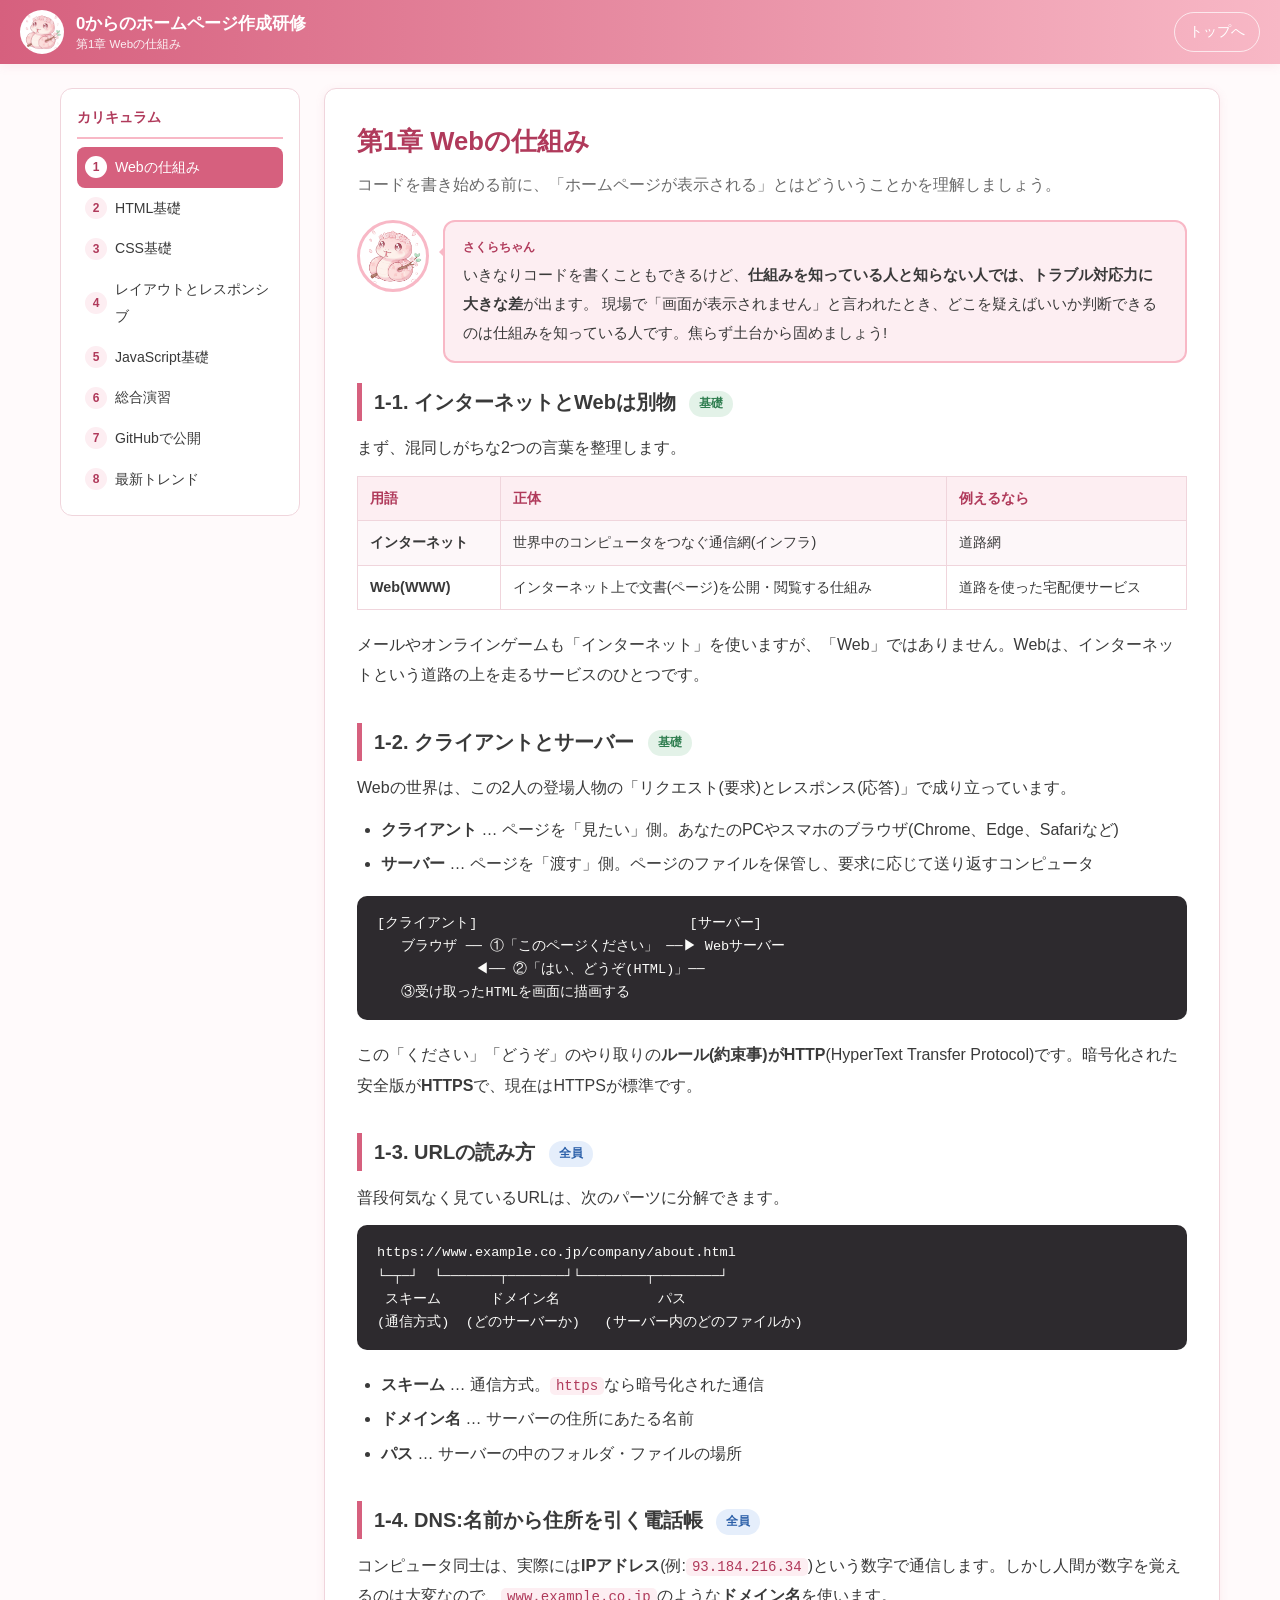
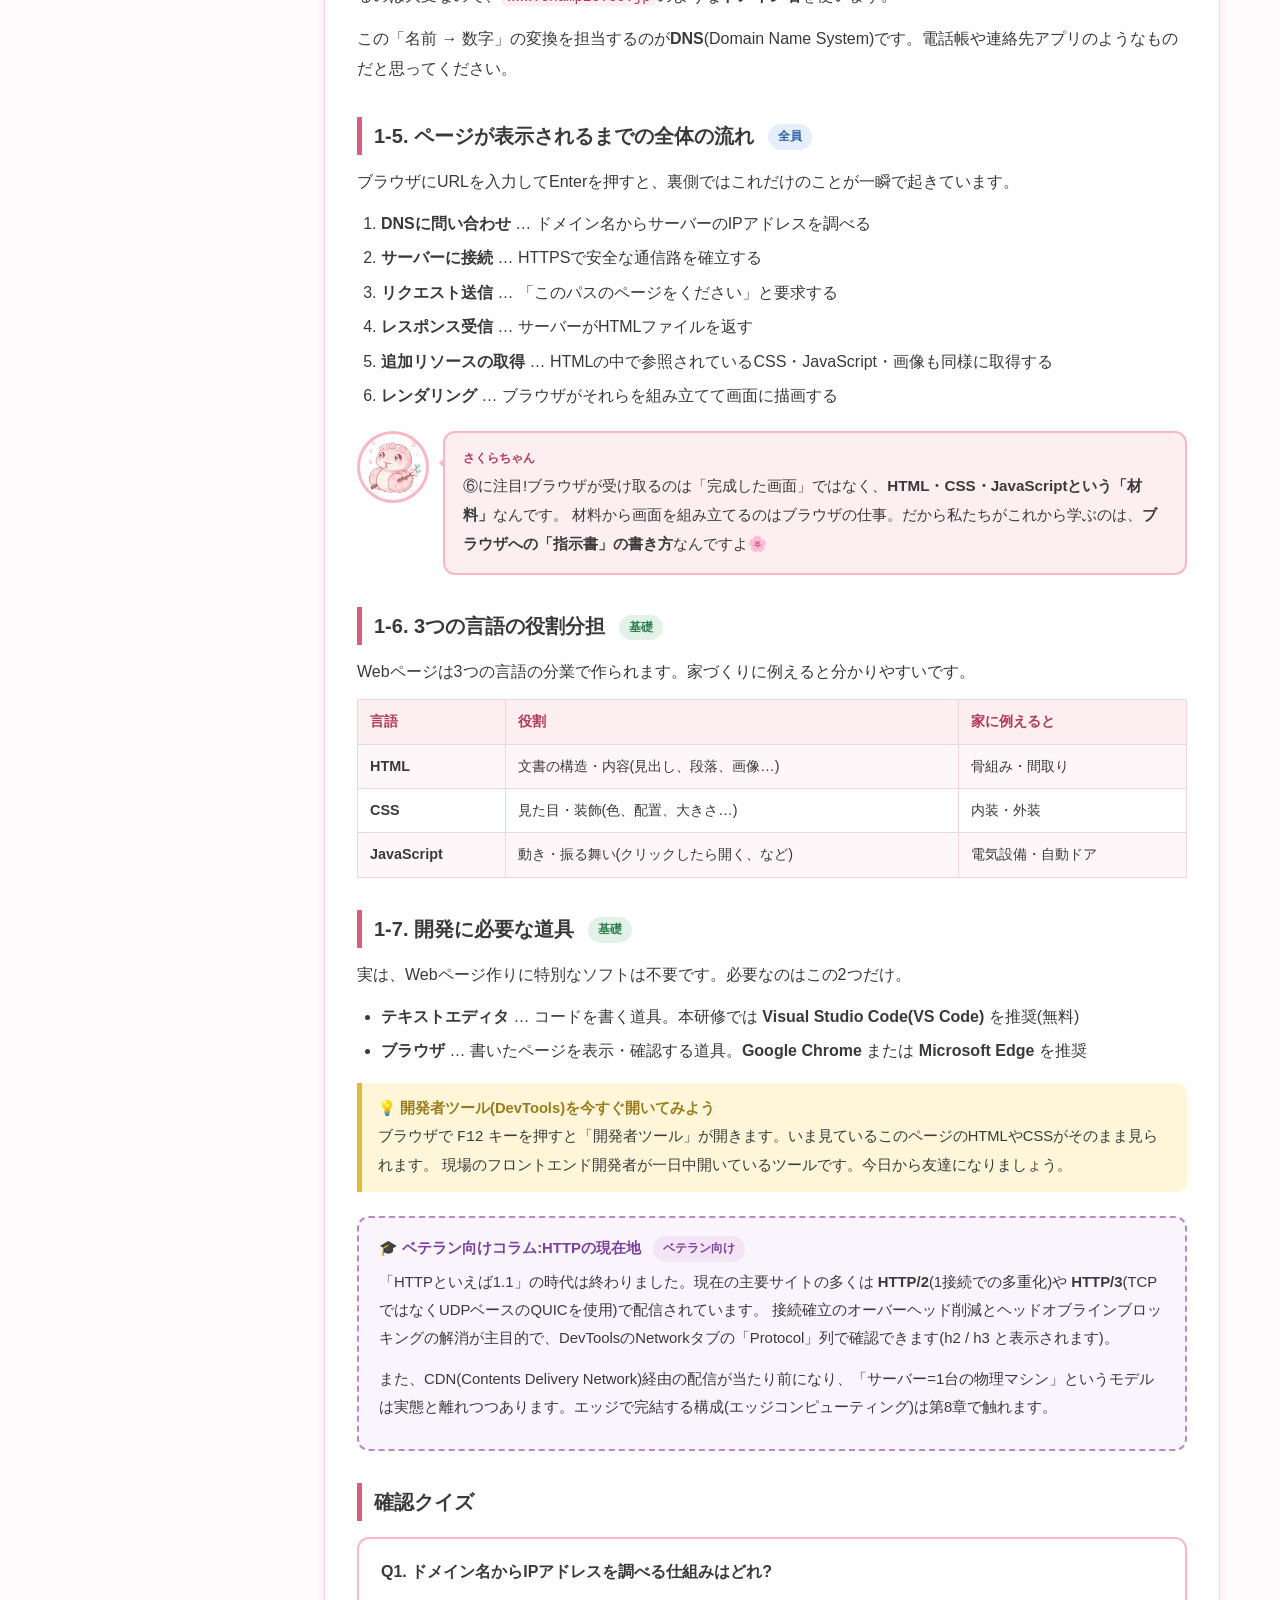
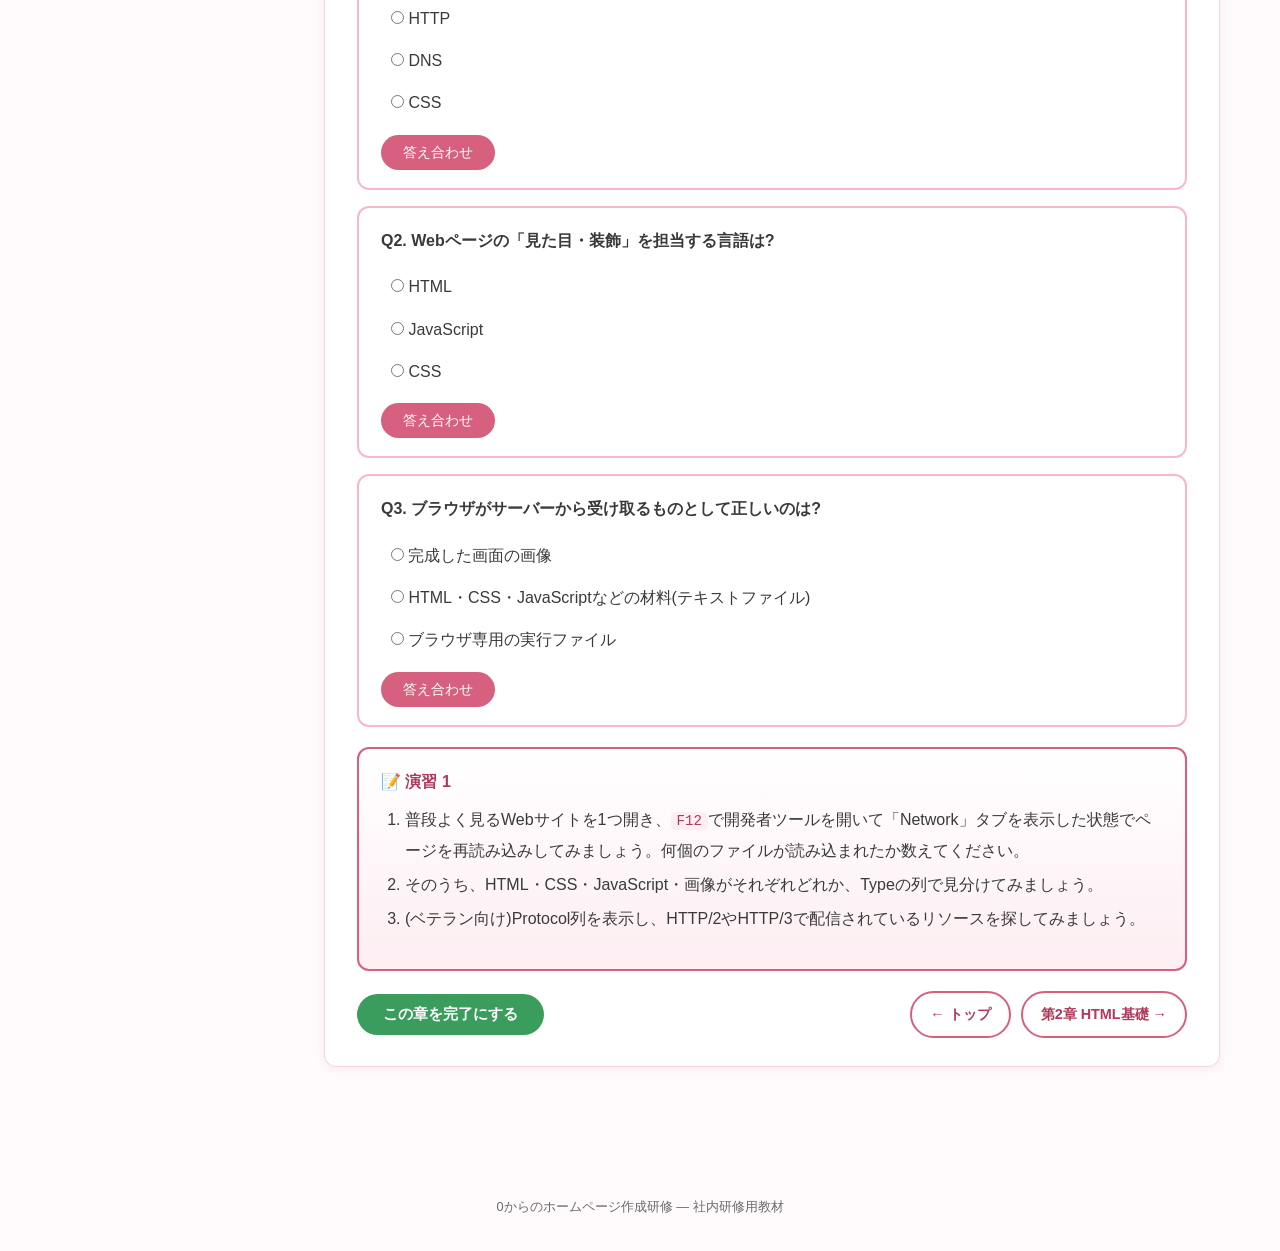
==== chapters/01-web-basics.html @ ac804a70 "0からのホームページ作成研修 教材一式(全8章+演習+解答例) Co-Authored-By: Claude Fable 5 <noreply@anthropic.com>" ====
<!DOCTYPE html>
<html lang="ja">
<head>
  <meta charset="UTF-8">
  <meta name="viewport" content="width=device-width, initial-scale=1.0">
  <title>第1章 Webの仕組み | 0からのホームページ作成研修</title>
  <link rel="stylesheet" href="../assets/css/style.css">
  <link rel="icon" href="../assets/img/sakura.png">
</head>
<body>

  <header class="site-header">
    <img src="../assets/img/sakura.png" alt="マスコットのさくらちゃん" class="logo">
    <div class="title">
      0からのホームページ作成研修
      <small>第1章 Webの仕組み</small>
    </div>
    <a href="../index.html" class="home-link">トップへ</a>
  </header>

  <div class="layout">

    <nav class="sidebar">
      <h2>カリキュラム</h2>
      <ol>
        <li><a href="01-web-basics.html">Webの仕組み</a></li>
        <li><a href="02-html.html">HTML基礎</a></li>
        <li><a href="03-css.html">CSS基礎</a></li>
        <li><a href="04-layout.html">レイアウトとレスポンシブ</a></li>
        <li><a href="05-javascript.html">JavaScript基礎</a></li>
        <li><a href="06-practice.html">総合演習</a></li>
        <li><a href="07-publish.html">GitHubで公開</a></li>
        <li><a href="08-trends.html">最新トレンド</a></li>
      </ol>
    </nav>

    <main class="content">

      <section>
        <h1>第1章 Webの仕組み</h1>
        <p class="lead">コードを書き始める前に、「ホームページが表示される」とはどういうことかを理解しましょう。</p>

        <div class="sakura-says">
          <img src="../assets/img/sakura.png" alt="さくらちゃん">
          <div class="bubble">
            <span class="name">さくらちゃん</span>
            いきなりコードを書くこともできるけど、<strong>仕組みを知っている人と知らない人では、トラブル対応力に大きな差</strong>が出ます。
            現場で「画面が表示されません」と言われたとき、どこを疑えばいいか判断できるのは仕組みを知っている人です。焦らず土台から固めましょう!
          </div>
        </div>

        <h2>1-1. インターネットとWebは別物 <span class="badge basic">基礎</span></h2>
        <p>まず、混同しがちな2つの言葉を整理します。</p>
        <table>
          <tr>
            <th>用語</th>
            <th>正体</th>
            <th>例えるなら</th>
          </tr>
          <tr>
            <td><strong>インターネット</strong></td>
            <td>世界中のコンピュータをつなぐ通信網(インフラ)</td>
            <td>道路網</td>
          </tr>
          <tr>
            <td><strong>Web(WWW)</strong></td>
            <td>インターネット上で文書(ページ)を公開・閲覧する仕組み</td>
            <td>道路を使った宅配便サービス</td>
          </tr>
        </table>
        <p>メールやオンラインゲームも「インターネット」を使いますが、「Web」ではありません。Webは、インターネットという道路の上を走るサービスのひとつです。</p>

        <h2>1-2. クライアントとサーバー <span class="badge basic">基礎</span></h2>
        <p>Webの世界は、この2人の登場人物の「リクエスト(要求)とレスポンス(応答)」で成り立っています。</p>
        <ul>
          <li><strong>クライアント</strong> … ページを「見たい」側。あなたのPCやスマホのブラウザ(Chrome、Edge、Safariなど)</li>
          <li><strong>サーバー</strong> … ページを「渡す」側。ページのファイルを保管し、要求に応じて送り返すコンピュータ</li>
        </ul>
        <pre><code>[クライアント]                          [サーバー]
   ブラウザ ── ①「このページください」 ──▶ Webサーバー
            ◀── ②「はい、どうぞ(HTML)」──
   ③受け取ったHTMLを画面に描画する</code></pre>
        <p>この「ください」「どうぞ」のやり取りの<strong>ルール(約束事)がHTTP</strong>(HyperText Transfer Protocol)です。暗号化された安全版が<strong>HTTPS</strong>で、現在はHTTPSが標準です。</p>

        <h2>1-3. URLの読み方 <span class="badge all">全員</span></h2>
        <p>普段何気なく見ているURLは、次のパーツに分解できます。</p>
        <pre><code>https://www.example.co.jp/company/about.html
└─┬─┘  └───────┬───────┘└────────┬────────┘
 スキーム      ドメイン名            パス
(通信方式)  (どのサーバーか)   (サーバー内のどのファイルか)</code></pre>
        <ul>
          <li><strong>スキーム</strong> … 通信方式。<code>https</code>なら暗号化された通信</li>
          <li><strong>ドメイン名</strong> … サーバーの住所にあたる名前</li>
          <li><strong>パス</strong> … サーバーの中のフォルダ・ファイルの場所</li>
        </ul>

        <h2>1-4. DNS:名前から住所を引く電話帳 <span class="badge all">全員</span></h2>
        <p>コンピュータ同士は、実際には<strong>IPアドレス</strong>(例:<code>93.184.216.34</code>)という数字で通信します。しかし人間が数字を覚えるのは大変なので、<code>www.example.co.jp</code>のような<strong>ドメイン名</strong>を使います。</p>
        <p>この「名前 → 数字」の変換を担当するのが<strong>DNS</strong>(Domain Name System)です。電話帳や連絡先アプリのようなものだと思ってください。</p>

        <h2>1-5. ページが表示されるまでの全体の流れ <span class="badge all">全員</span></h2>
        <p>ブラウザにURLを入力してEnterを押すと、裏側ではこれだけのことが一瞬で起きています。</p>
        <ol>
          <li><strong>DNSに問い合わせ</strong> … ドメイン名からサーバーのIPアドレスを調べる</li>
          <li><strong>サーバーに接続</strong> … HTTPSで安全な通信路を確立する</li>
          <li><strong>リクエスト送信</strong> … 「このパスのページをください」と要求する</li>
          <li><strong>レスポンス受信</strong> … サーバーがHTMLファイルを返す</li>
          <li><strong>追加リソースの取得</strong> … HTMLの中で参照されているCSS・JavaScript・画像も同様に取得する</li>
          <li><strong>レンダリング</strong> … ブラウザがそれらを組み立てて画面に描画する</li>
        </ol>

        <div class="sakura-says">
          <img src="../assets/img/sakura.png" alt="さくらちゃん">
          <div class="bubble">
            <span class="name">さくらちゃん</span>
            ⑥に注目!ブラウザが受け取るのは「完成した画面」ではなく、<strong>HTML・CSS・JavaScriptという「材料」</strong>なんです。
            材料から画面を組み立てるのはブラウザの仕事。だから私たちがこれから学ぶのは、<strong>ブラウザへの「指示書」の書き方</strong>なんですよ🌸
          </div>
        </div>

        <h2>1-6. 3つの言語の役割分担 <span class="badge basic">基礎</span></h2>
        <p>Webページは3つの言語の分業で作られます。家づくりに例えると分かりやすいです。</p>
        <table>
          <tr>
            <th>言語</th>
            <th>役割</th>
            <th>家に例えると</th>
          </tr>
          <tr>
            <td><strong>HTML</strong></td>
            <td>文書の構造・内容(見出し、段落、画像…)</td>
            <td>骨組み・間取り</td>
          </tr>
          <tr>
            <td><strong>CSS</strong></td>
            <td>見た目・装飾(色、配置、大きさ…)</td>
            <td>内装・外装</td>
          </tr>
          <tr>
            <td><strong>JavaScript</strong></td>
            <td>動き・振る舞い(クリックしたら開く、など)</td>
            <td>電気設備・自動ドア</td>
          </tr>
        </table>

        <h2>1-7. 開発に必要な道具 <span class="badge basic">基礎</span></h2>
        <p>実は、Webページ作りに特別なソフトは不要です。必要なのはこの2つだけ。</p>
        <ul>
          <li><strong>テキストエディタ</strong> … コードを書く道具。本研修では <strong>Visual Studio Code(VS Code)</strong> を推奨(無料)</li>
          <li><strong>ブラウザ</strong> … 書いたページを表示・確認する道具。<strong>Google Chrome</strong> または <strong>Microsoft Edge</strong> を推奨</li>
        </ul>
        <div class="note">
          <span class="note-title">💡 開発者ツール(DevTools)を今すぐ開いてみよう</span><br>
          ブラウザで <code>F12</code> キーを押すと「開発者ツール」が開きます。いま見ているこのページのHTMLやCSSがそのまま見られます。
          現場のフロントエンド開発者が一日中開いているツールです。今日から友達になりましょう。
        </div>

        <div class="column-advanced">
          <div class="column-title">🎓 ベテラン向けコラム:HTTPの現在地 <span class="badge advanced">ベテラン向け</span></div>
          <p>「HTTPといえば1.1」の時代は終わりました。現在の主要サイトの多くは <strong>HTTP/2</strong>(1接続での多重化)や <strong>HTTP/3</strong>(TCPではなくUDPベースのQUICを使用)で配信されています。
          接続確立のオーバーヘッド削減とヘッドオブラインブロッキングの解消が主目的で、DevToolsのNetworkタブの「Protocol」列で確認できます(h2 / h3 と表示されます)。</p>
          <p>また、CDN(Contents Delivery Network)経由の配信が当たり前になり、「サーバー=1台の物理マシン」というモデルは実態と離れつつあります。エッジで完結する構成(エッジコンピューティング)は第8章で触れます。</p>
        </div>

        <h2>確認クイズ</h2>

        <div class="quiz">
          <p class="quiz-q">Q1. ドメイン名からIPアドレスを調べる仕組みはどれ?</p>
          <label><input type="radio" name="q1" value="a"> HTTP</label>
          <label><input type="radio" name="q1" value="b"> DNS</label>
          <label><input type="radio" name="q1" value="c"> CSS</label>
          <button class="quiz-check" data-name="q1" data-answer="b" data-explain="DNSは『名前→IPアドレス』を変換する、インターネットの電話帳です。">答え合わせ</button>
          <p class="quiz-result"></p>
        </div>

        <div class="quiz">
          <p class="quiz-q">Q2. Webページの「見た目・装飾」を担当する言語は?</p>
          <label><input type="radio" name="q2" value="a"> HTML</label>
          <label><input type="radio" name="q2" value="b"> JavaScript</label>
          <label><input type="radio" name="q2" value="c"> CSS</label>
          <button class="quiz-check" data-name="q2" data-answer="c" data-explain="HTMLが構造、CSSが見た目、JavaScriptが動き、という3分業です。">答え合わせ</button>
          <p class="quiz-result"></p>
        </div>

        <div class="quiz">
          <p class="quiz-q">Q3. ブラウザがサーバーから受け取るものとして正しいのは?</p>
          <label><input type="radio" name="q3" value="a"> 完成した画面の画像</label>
          <label><input type="radio" name="q3" value="b"> HTML・CSS・JavaScriptなどの材料(テキストファイル)</label>
          <label><input type="radio" name="q3" value="c"> ブラウザ専用の実行ファイル</label>
          <button class="quiz-check" data-name="q3" data-answer="b" data-explain="ブラウザは受け取った材料を自分で組み立てて(レンダリングして)画面を作ります。">答え合わせ</button>
          <p class="quiz-result"></p>
        </div>

        <div class="exercise">
          <div class="exercise-title">📝 演習 1</div>
          <ol>
            <li>普段よく見るWebサイトを1つ開き、<code>F12</code>で開発者ツールを開いて「Network」タブを表示した状態でページを再読み込みしてみましょう。何個のファイルが読み込まれたか数えてください。</li>
            <li>そのうち、HTML・CSS・JavaScript・画像がそれぞれどれか、Typeの列で見分けてみましょう。</li>
            <li>(ベテラン向け)Protocol列を表示し、HTTP/2やHTTP/3で配信されているリソースを探してみましょう。</li>
          </ol>
        </div>

        <div class="chapter-footer">
          <button class="btn-done">この章を完了にする</button>
          <div class="pager">
            <a href="../index.html">← トップ</a>
            <a href="02-html.html">第2章 HTML基礎 →</a>
          </div>
        </div>
      </section>

    </main>
  </div>

  <footer class="site-footer">
    0からのホームページ作成研修 — 社内研修用教材
  </footer>

  <script src="../assets/js/main.js"></script>
</body>
</html>
---- assets/css/style.css ----
/* ============================================================
   0からのホームページ作成研修 共通スタイルシート
   この教材サイト自体が HTML / CSS / JS のお手本になっています。
   コメントを読みながら「なぜこう書くのか」を確認してみてください。
   ============================================================ */

/* ---- CSS変数(カスタムプロパティ):サイト全体の色を一元管理 ---- */
:root {
  --sakura-pink: #f8b8c6;
  --sakura-light: #fdeef2;
  --sakura-deep: #d6607e;
  --sakura-accent: #b03a5b;
  --ink: #3a3a3a;
  --ink-light: #6b6b6b;
  --bg: #fffafb;
  --card: #ffffff;
  --code-bg: #2d2a2e;
  --code-ink: #fcfcfa;
  --ok: #3a9d5d;
  --ng: #d64545;
  --note: #fff6d9;
  --line: #f0d5dc;
  --radius: 12px;
  --shadow: 0 2px 10px rgba(214, 96, 126, 0.10);
}

/* ---- リセット&基本設定 ---- */
* {
  box-sizing: border-box;
  margin: 0;
  padding: 0;
}

html {
  scroll-behavior: smooth;
  scroll-padding-top: 80px; /* 固定ヘッダーの高さぶん、アンカー位置をずらす */
}

body {
  font-family: "Hiragino Kaku Gothic ProN", "Yu Gothic UI", "Meiryo", sans-serif;
  color: var(--ink);
  background: var(--bg);
  line-height: 1.9;
}

img {
  max-width: 100%;
  height: auto;
}

a {
  color: var(--sakura-accent);
}

/* ---- ヘッダー(全ページ共通・上部固定) ---- */
.site-header {
  position: sticky;
  top: 0;
  z-index: 100;
  display: flex;
  align-items: center;
  gap: 12px;
  padding: 10px 20px;
  background: linear-gradient(90deg, var(--sakura-deep), var(--sakura-pink));
  color: #fff;
  box-shadow: var(--shadow);
}

.site-header .logo {
  width: 44px;
  height: 44px;
  border-radius: 50%;
  background: #fff;
  object-fit: cover;
  flex-shrink: 0;
}

.site-header .title {
  font-size: 1.05rem;
  font-weight: 700;
  line-height: 1.4;
}

.site-header .title small {
  display: block;
  font-size: 0.72rem;
  font-weight: 400;
  opacity: 0.9;
}

.site-header .home-link {
  margin-left: auto;
  color: #fff;
  font-size: 0.85rem;
  text-decoration: none;
  border: 1px solid rgba(255, 255, 255, 0.7);
  border-radius: 20px;
  padding: 6px 14px;
  white-space: nowrap;
}

.site-header .home-link:hover {
  background: rgba(255, 255, 255, 0.2);
}

/* ---- レイアウト:サイドバー+本文(CSS Grid) ---- */
.layout {
  display: grid;
  grid-template-columns: 240px 1fr;
  gap: 24px;
  max-width: 1200px;
  margin: 0 auto;
  padding: 24px 20px 80px;
}

/* ---- サイドバー(章ナビゲーション) ---- */
.sidebar {
  position: sticky;
  top: 84px;
  align-self: start;
  background: var(--card);
  border: 1px solid var(--line);
  border-radius: var(--radius);
  padding: 16px;
  font-size: 0.88rem;
}

.sidebar h2 {
  font-size: 0.85rem;
  color: var(--sakura-accent);
  margin-bottom: 8px;
  border-bottom: 2px solid var(--sakura-pink);
  padding-bottom: 6px;
}

.sidebar ol {
  list-style: none;
  counter-reset: chap;
}

.sidebar ol li {
  counter-increment: chap;
}

.sidebar ol a {
  display: flex;
  align-items: center;
  gap: 8px;
  padding: 7px 8px;
  border-radius: 8px;
  text-decoration: none;
  color: var(--ink);
}

.sidebar ol a::before {
  content: counter(chap);
  flex-shrink: 0;
  width: 22px;
  height: 22px;
  border-radius: 50%;
  background: var(--sakura-light);
  color: var(--sakura-accent);
  font-size: 0.75rem;
  font-weight: 700;
  display: grid;
  place-items: center;
}

.sidebar ol a:hover {
  background: var(--sakura-light);
}

.sidebar ol a.current {
  background: var(--sakura-deep);
  color: #fff;
}

.sidebar ol a.current::before {
  background: #fff;
}

/* 完了済みの章にはチェックマーク(main.jsがdoneクラスを付与) */
.sidebar ol a.done::after {
  content: "✔";
  margin-left: auto;
  color: var(--ok);
  font-weight: 700;
}

.sidebar ol a.current.done::after {
  color: #fff;
}

/* ---- 本文エリア ---- */
.content {
  min-width: 0; /* Gridの子要素がはみ出さないようにする定番テクニック */
}

.content > section {
  background: var(--card);
  border: 1px solid var(--line);
  border-radius: var(--radius);
  padding: 28px 32px;
  margin-bottom: 24px;
  box-shadow: var(--shadow);
}

.content h1 {
  font-size: 1.6rem;
  color: var(--sakura-accent);
  margin-bottom: 4px;
}

.content .lead {
  color: var(--ink-light);
  margin-bottom: 20px;
}

.content h2 {
  font-size: 1.25rem;
  margin: 32px 0 12px;
  padding-left: 12px;
  border-left: 5px solid var(--sakura-deep);
}

.content h2:first-of-type {
  margin-top: 8px;
}

.content h3 {
  font-size: 1.05rem;
  margin: 24px 0 8px;
  color: var(--sakura-accent);
}

.content p {
  margin-bottom: 12px;
}

.content ul,
.content ol {
  margin: 0 0 16px 1.5em;
}

.content li {
  margin-bottom: 4px;
}

/* ---- レベルバッジ:対象者の目安 ---- */
.badge {
  display: inline-block;
  font-size: 0.72rem;
  font-weight: 700;
  padding: 2px 10px;
  border-radius: 20px;
  vertical-align: middle;
  margin-left: 8px;
}

.badge.basic {
  background: #e3f2e8;
  color: #2e7d4f;
}

.badge.all {
  background: #e5eefb;
  color: #2b5fa8;
}

.badge.advanced {
  background: #f3e5f5;
  color: #7b3f9d;
}

/* ---- さくらちゃんの吹き出し ---- */
.sakura-says {
  display: flex;
  align-items: flex-start;
  gap: 14px;
  margin: 20px 0;
}

.sakura-says img {
  width: 72px;
  height: 72px;
  border-radius: 50%;
  border: 3px solid var(--sakura-pink);
  background: #fff;
  object-fit: cover;
  flex-shrink: 0;
}

.sakura-says .bubble {
  position: relative;
  background: var(--sakura-light);
  border: 2px solid var(--sakura-pink);
  border-radius: var(--radius);
  padding: 14px 18px;
  font-size: 0.95rem;
}

/* 吹き出しのしっぽ:疑似要素で三角形を描く */
.sakura-says .bubble::before {
  content: "";
  position: absolute;
  left: -12px;
  top: 24px;
  border: 6px solid transparent;
  border-right-color: var(--sakura-pink);
}

.sakura-says .bubble .name {
  font-size: 0.75rem;
  font-weight: 700;
  color: var(--sakura-accent);
  display: block;
  margin-bottom: 2px;
}

/* ---- コードブロック ---- */
pre {
  background: var(--code-bg);
  color: var(--code-ink);
  border-radius: 10px;
  padding: 16px 20px;
  overflow-x: auto;
  font-size: 0.85rem;
  line-height: 1.7;
  margin: 12px 0 20px;
}

code {
  font-family: Consolas, "Courier New", monospace;
}

/* 本文中のインラインコード */
p code, li code, td code {
  background: var(--sakura-light);
  color: var(--sakura-accent);
  padding: 1px 6px;
  border-radius: 5px;
  font-size: 0.88em;
}

.code-title {
  display: inline-block;
  background: var(--code-bg);
  color: #ccc;
  font-size: 0.75rem;
  padding: 4px 14px;
  border-radius: 8px 8px 0 0;
  margin-bottom: -14px;
}

/* ---- 補足ボックス ---- */
.note {
  background: var(--note);
  border-left: 5px solid #e0b93f;
  border-radius: 0 10px 10px 0;
  padding: 12px 16px;
  margin: 16px 0;
  font-size: 0.92rem;
}

.note .note-title {
  font-weight: 700;
  color: #9a7b1c;
}

/* ベテラン向けコラム */
.column-advanced {
  border: 2px dashed #b58ac9;
  border-radius: var(--radius);
  padding: 16px 20px;
  margin: 24px 0;
  background: #faf5fc;
  font-size: 0.93rem;
}

.column-advanced .column-title {
  font-weight: 700;
  color: #7b3f9d;
  margin-bottom: 6px;
}

/* ---- 表 ---- */
table {
  border-collapse: collapse;
  width: 100%;
  margin: 12px 0 20px;
  font-size: 0.9rem;
}

th, td {
  border: 1px solid var(--line);
  padding: 8px 12px;
  text-align: left;
}

th {
  background: var(--sakura-light);
  color: var(--sakura-accent);
}

tr:nth-child(even) td {
  background: #fdf7f9;
}

/* ---- ライブ編集エリア(書いたHTMLが即プレビューされる) ---- */
.live-editor {
  display: grid;
  grid-template-columns: 1fr 1fr;
  gap: 12px;
  margin: 16px 0 24px;
}

.live-editor textarea {
  width: 100%;
  min-height: 220px;
  font-family: Consolas, monospace;
  font-size: 0.85rem;
  line-height: 1.6;
  padding: 12px;
  border: 2px solid var(--line);
  border-radius: 10px;
  resize: vertical;
  background: var(--code-bg);
  color: var(--code-ink);
}

.live-editor iframe {
  width: 100%;
  min-height: 220px;
  border: 2px solid var(--sakura-pink);
  border-radius: 10px;
  background: #fff;
}

.live-editor-label {
  font-size: 0.78rem;
  font-weight: 700;
  color: var(--ink-light);
  margin-bottom: 4px;
}

/* ---- クイズ ---- */
.quiz {
  border: 2px solid var(--sakura-pink);
  border-radius: var(--radius);
  padding: 18px 22px;
  margin: 16px 0;
}

.quiz .quiz-q {
  font-weight: 700;
  margin-bottom: 10px;
}

.quiz label {
  display: block;
  padding: 6px 10px;
  border-radius: 8px;
  cursor: pointer;
}

.quiz label:hover {
  background: var(--sakura-light);
}

.quiz .quiz-check {
  margin-top: 10px;
  background: var(--sakura-deep);
  color: #fff;
  border: none;
  border-radius: 20px;
  padding: 8px 22px;
  font-size: 0.9rem;
  cursor: pointer;
}

.quiz .quiz-check:hover {
  background: var(--sakura-accent);
}

.quiz .quiz-result {
  margin-top: 10px;
  font-weight: 700;
  display: none;
}

.quiz .quiz-result.ok {
  display: block;
  color: var(--ok);
}

.quiz .quiz-result.ng {
  display: block;
  color: var(--ng);
}

/* ---- 演習課題ボックス ---- */
.exercise {
  border: 2px solid var(--sakura-deep);
  border-radius: var(--radius);
  padding: 18px 22px;
  margin: 20px 0;
  background: linear-gradient(180deg, #fff, var(--sakura-light));
}

.exercise .exercise-title {
  font-weight: 700;
  color: var(--sakura-accent);
  margin-bottom: 8px;
}

/* ---- 章の完了ボタンとページ送り ---- */
.chapter-footer {
  display: flex;
  align-items: center;
  gap: 16px;
  flex-wrap: wrap;
  margin-top: 8px;
}

.btn-done {
  background: var(--ok);
  color: #fff;
  border: none;
  border-radius: 24px;
  padding: 10px 26px;
  font-size: 0.95rem;
  font-weight: 700;
  cursor: pointer;
}

.btn-done.is-done {
  background: #aaa;
}

.pager {
  margin-left: auto;
  display: flex;
  gap: 10px;
}

.pager a {
  text-decoration: none;
  border: 2px solid var(--sakura-deep);
  color: var(--sakura-accent);
  border-radius: 24px;
  padding: 8px 18px;
  font-size: 0.9rem;
  font-weight: 700;
}

.pager a:hover {
  background: var(--sakura-deep);
  color: #fff;
}

/* ---- トップページ用:進捗バーと章カード ---- */
.progress-wrap {
  background: var(--sakura-light);
  border-radius: 20px;
  height: 22px;
  overflow: hidden;
  margin: 8px 0 4px;
}

.progress-bar {
  height: 100%;
  width: 0;
  background: linear-gradient(90deg, var(--sakura-pink), var(--sakura-deep));
  border-radius: 20px;
  transition: width 0.6s ease;
}

.progress-label {
  font-size: 0.85rem;
  color: var(--ink-light);
}

.chapter-cards {
  display: grid;
  grid-template-columns: repeat(auto-fill, minmax(260px, 1fr));
  gap: 16px;
  margin-top: 16px;
}

.chapter-card {
  display: block;
  text-decoration: none;
  color: var(--ink);
  border: 1px solid var(--line);
  border-radius: var(--radius);
  padding: 18px;
  background: var(--card);
  transition: transform 0.15s ease, box-shadow 0.15s ease;
}

.chapter-card:hover {
  transform: translateY(-3px);
  box-shadow: 0 6px 16px rgba(214, 96, 126, 0.2);
}

.chapter-card .chap-no {
  font-size: 0.75rem;
  font-weight: 700;
  color: var(--sakura-deep);
}

.chapter-card h3 {
  margin: 4px 0 6px;
  font-size: 1.02rem;
}

.chapter-card p {
  font-size: 0.83rem;
  color: var(--ink-light);
  margin: 0;
}

.chapter-card .done-mark {
  color: var(--ok);
  font-weight: 700;
  font-size: 0.8rem;
}

/* ---- フッター ---- */
.site-footer {
  text-align: center;
  padding: 24px;
  color: var(--ink-light);
  font-size: 0.8rem;
}

/* ---- レスポンシブ対応(タブレット・スマホ) ----
   画面幅860px以下ではサイドバーを上に回り込ませ、1カラムにする */
@media (max-width: 860px) {
  .layout {
    grid-template-columns: 1fr;
  }

  .sidebar {
    position: static;
  }

  .live-editor {
    grid-template-columns: 1fr;
  }

  .content > section {
    padding: 20px 18px;
  }

  .pager {
    margin-left: 0;
  }
}
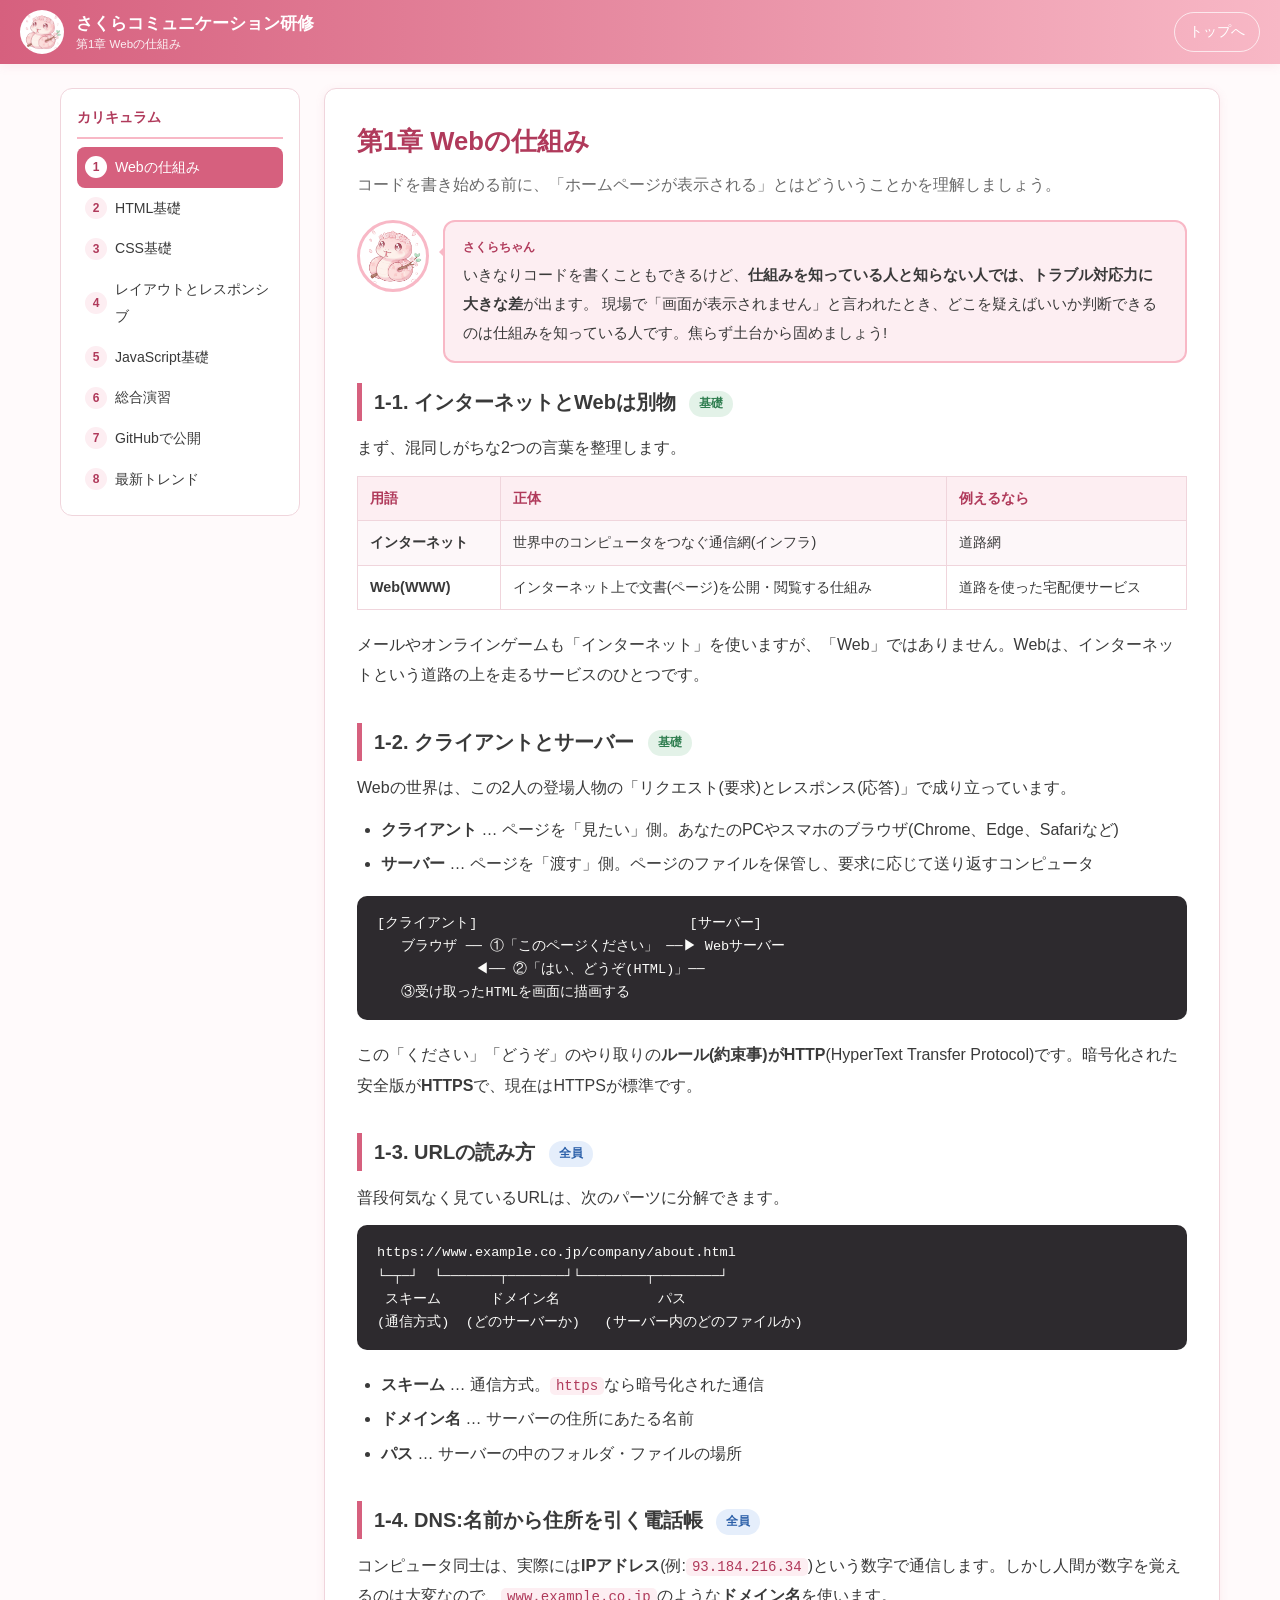
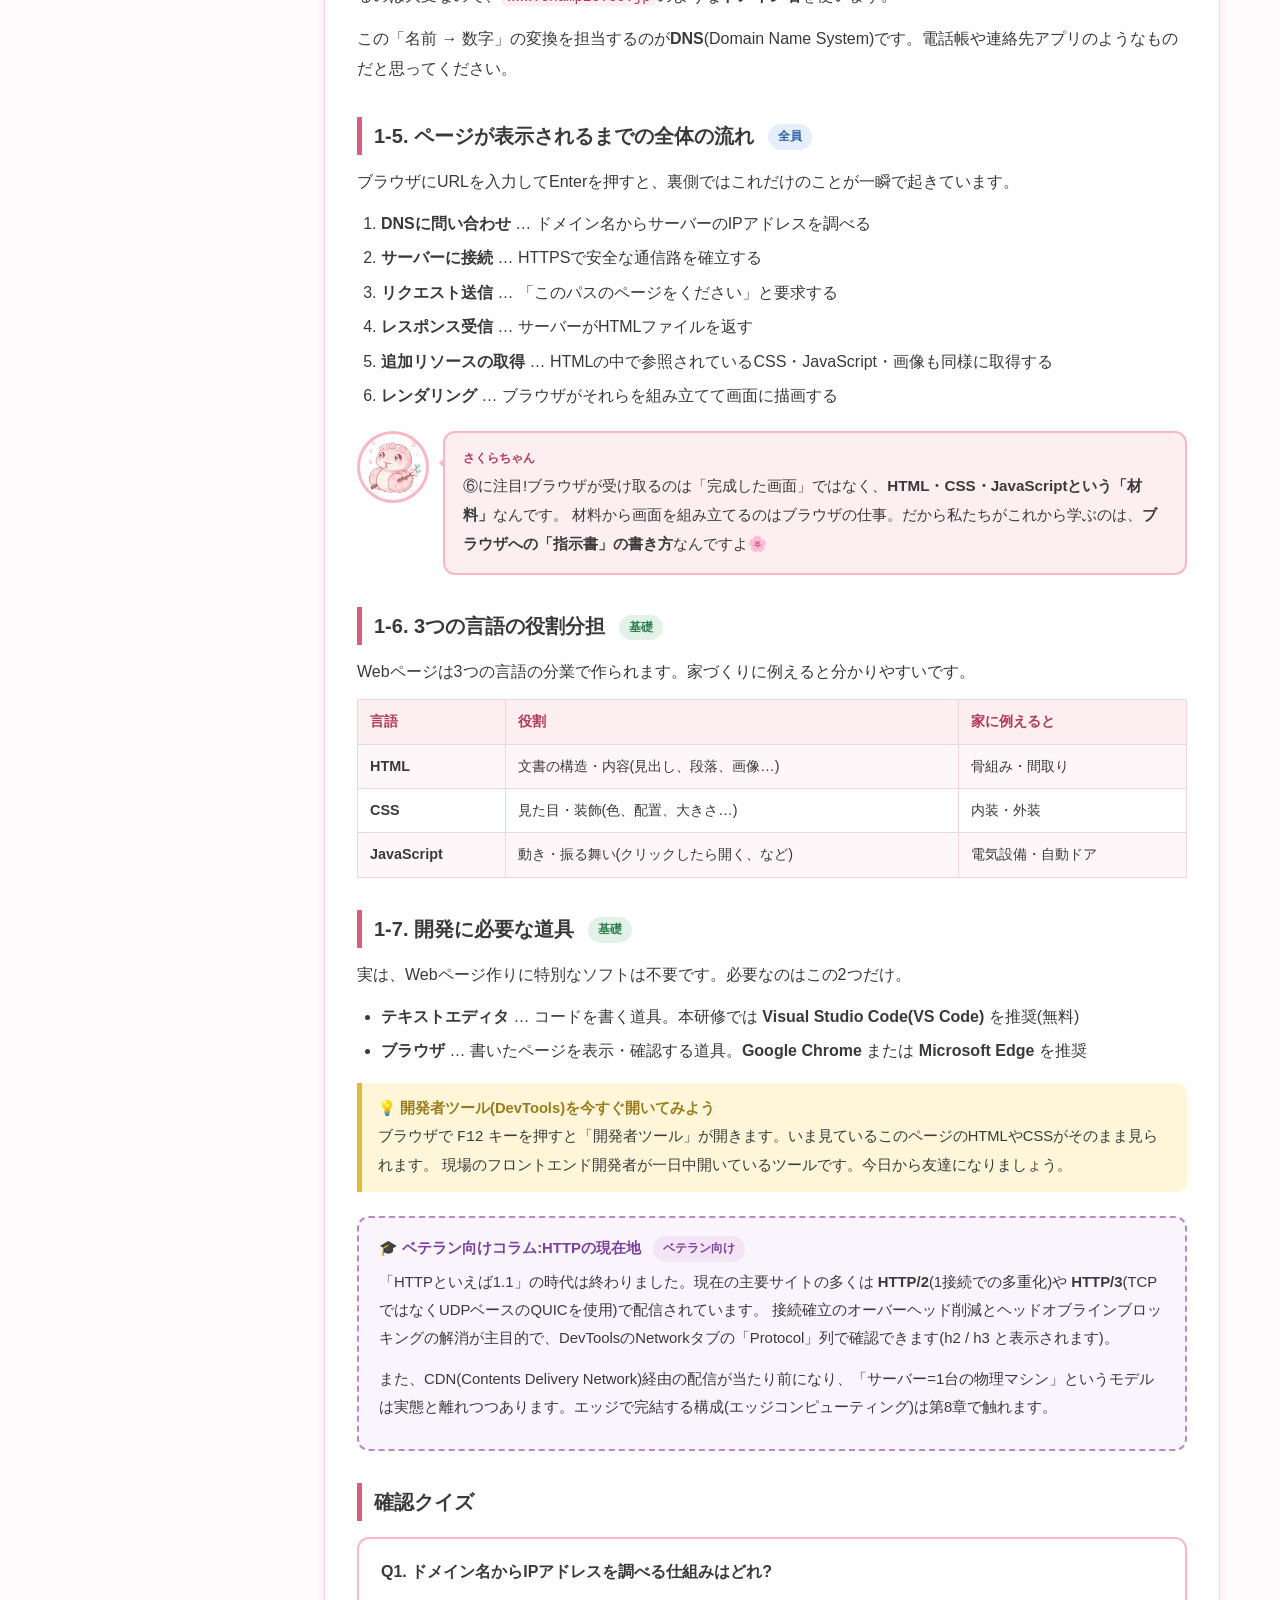
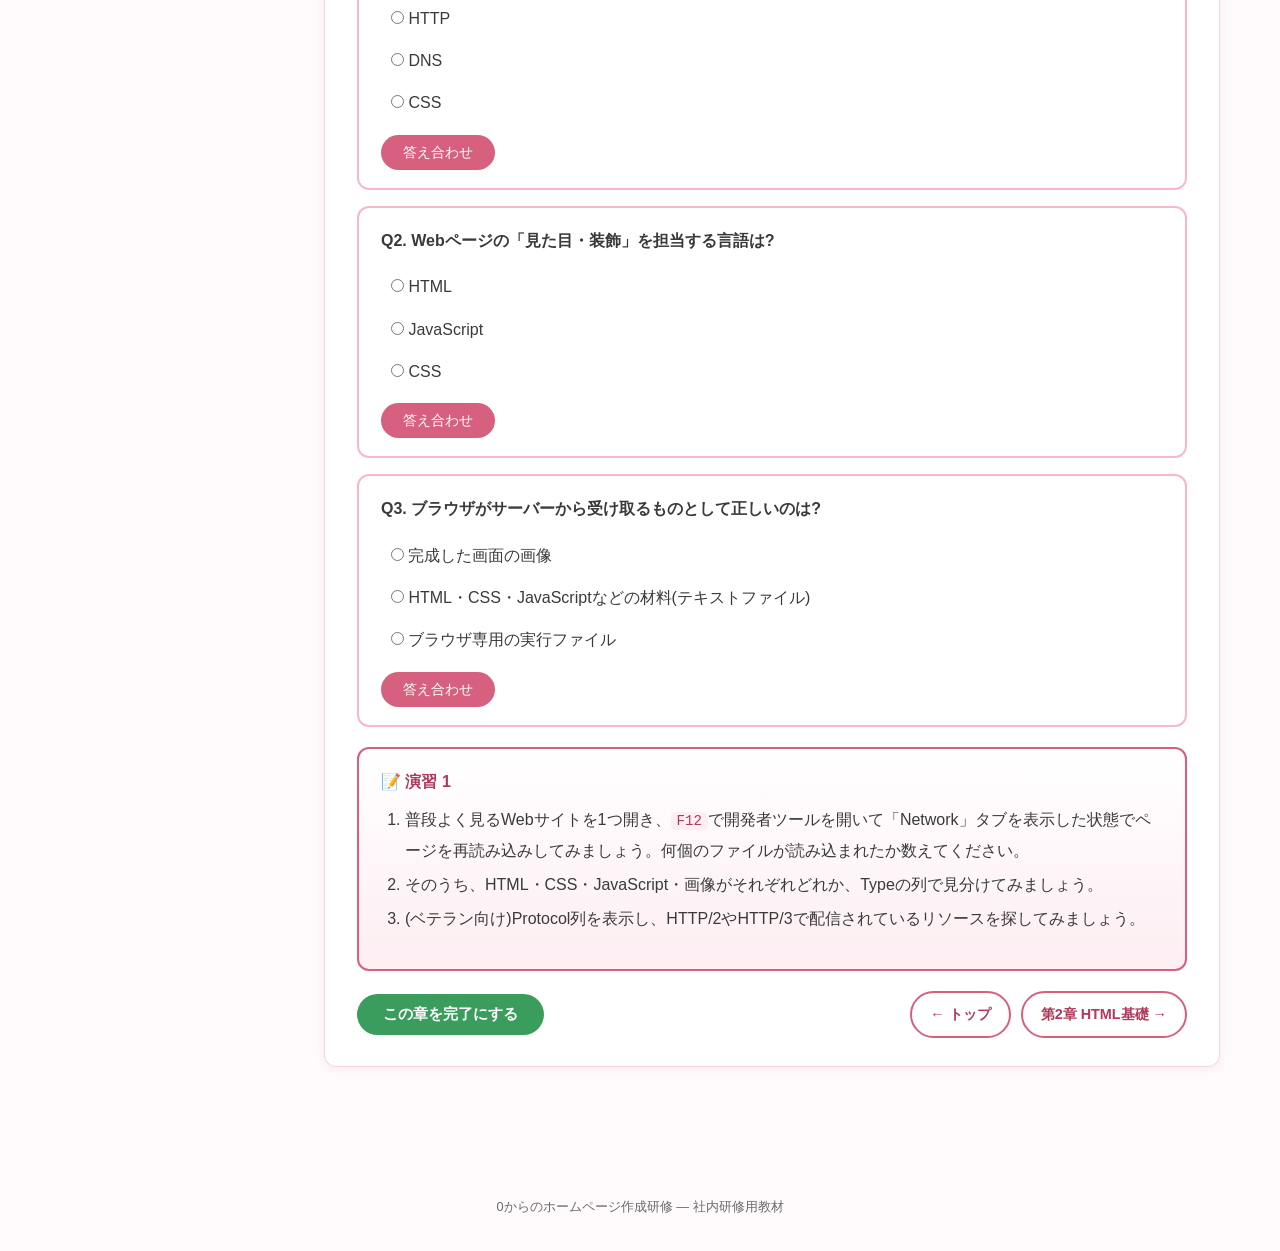
==== commit c39fac7f: "ヘッダーのタイトルを「さくらコミュニケーション研修」に変更 Co-Authored-By: Claude Fable 5 <noreply@anthropic.com>" ====
--- a/chapters/01-web-basics.html
+++ b/chapters/01-web-basics.html
@@ -4,7 +4,7 @@
   <meta charset="UTF-8">
   <meta name="viewport" content="width=device-width, initial-scale=1.0">
   <title>第1章 Webの仕組み | 0からのホームページ作成研修</title>
-  <link rel="stylesheet" href="../assets/css/style.css">
+  <link rel="stylesheet" href="../assets/css/style.css?v=3">
   <link rel="icon" href="../assets/img/sakura.png">
 </head>
 <body>
@@ -12,7 +12,7 @@
   <header class="site-header">
     <img src="../assets/img/sakura.png" alt="マスコットのさくらちゃん" class="logo">
     <div class="title">
-      0からのホームページ作成研修
+      さくらコミュニケーション研修
       <small>第1章 Webの仕組み</small>
     </div>
     <a href="../index.html" class="home-link">トップへ</a>
@@ -216,6 +216,6 @@
     0からのホームページ作成研修 — 社内研修用教材
   </footer>
 
-  <script src="../assets/js/main.js"></script>
+  <script src="../assets/js/main.js?v=3"></script>
 </body>
 </html>
--- a/assets/css/style.css
+++ b/assets/css/style.css
@@ -626,6 +626,97 @@
   font-size: 0.8rem;
 }
 
+/* ---- 受講記録(トップページ) ---- */
+.attendance {
+  display: flex;
+  align-items: flex-end;
+  gap: 14px;
+  flex-wrap: wrap;
+  margin: 12px 0;
+}
+
+.attendance label {
+  display: flex;
+  flex-direction: column;
+  gap: 4px;
+  font-size: 0.82rem;
+  font-weight: 700;
+  color: var(--sakura-accent);
+}
+
+.attendance input {
+  padding: 9px 12px;
+  border: 2px solid var(--line);
+  border-radius: 8px;
+  font-size: 1rem;
+  font-family: inherit;
+}
+
+.attendance input:focus {
+  outline: none;
+  border-color: var(--sakura-deep);
+}
+
+#att-start {
+  background: var(--sakura-deep);
+  color: #fff;
+  border: none;
+  border-radius: 24px;
+  padding: 11px 28px;
+  font-size: 0.95rem;
+  font-weight: 700;
+  cursor: pointer;
+}
+
+#att-start:hover {
+  background: var(--sakura-accent);
+}
+
+.attendance-note {
+  color: var(--ng);
+  font-weight: 700;
+  font-size: 0.92rem;
+}
+
+.att-status {
+  display: none;
+  border-radius: 10px;
+  padding: 10px 14px;
+  font-size: 0.92rem;
+}
+
+.att-status.ok {
+  display: block;
+  background: #e3f2e8;
+  border-left: 5px solid var(--ok);
+}
+
+.att-status.warn {
+  display: block;
+  background: #fdecec;
+  border-left: 5px solid var(--ng);
+  font-weight: 700;
+}
+
+.auto-export-note {
+  border: 1px dashed var(--line);
+  border-radius: 10px;
+  padding: 10px 16px;
+  margin: 16px 0;
+  font-size: 0.88rem;
+  color: var(--ink-light);
+}
+
+/* サイドバーの受講者名表示 */
+.sidebar-user {
+  margin-top: 12px;
+  padding-top: 8px;
+  border-top: 1px solid var(--line);
+  font-size: 0.8rem;
+  color: var(--sakura-accent);
+  font-weight: 700;
+}
+
 /* ---- フッター ---- */
 .site-footer {
   text-align: center;
